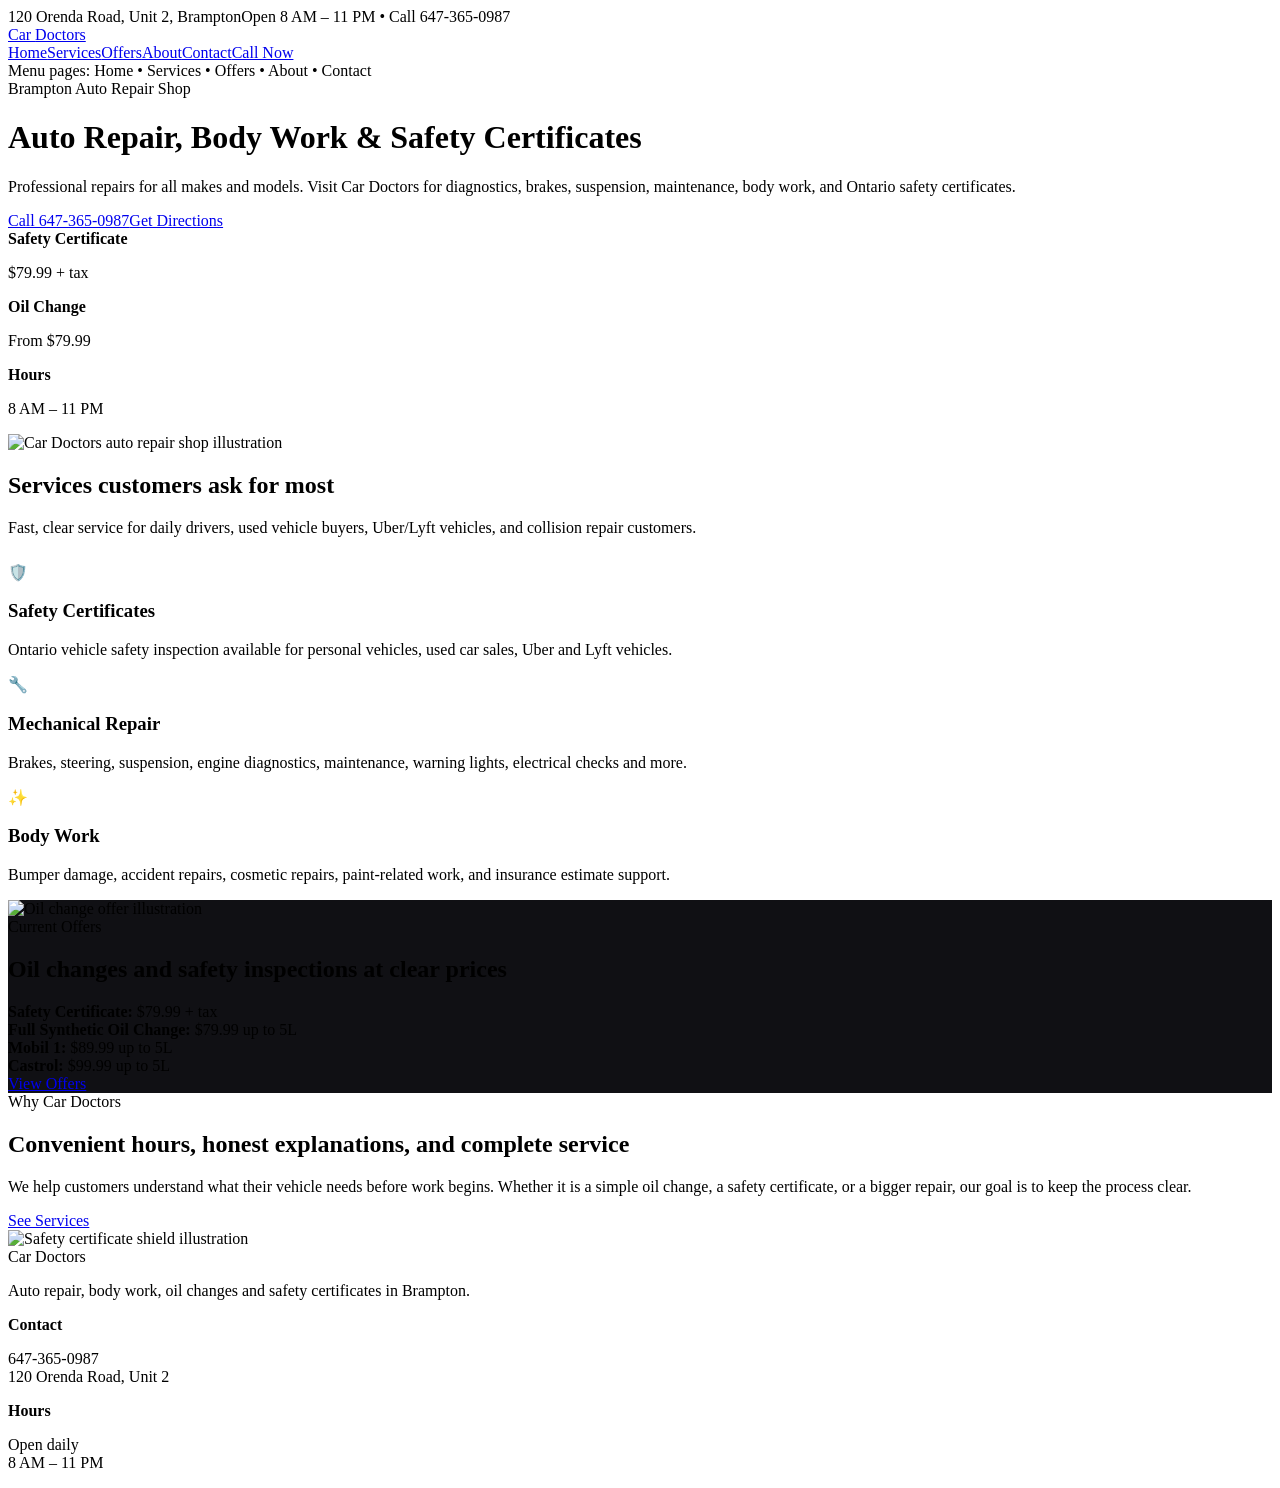
==== index.html @ ac726c0e "Add files via upload" ====
<!doctype html><html lang="en"><head><meta charset="utf-8"><meta name="viewport" content="width=device-width,initial-scale=1"><title>Car Doctors Brampton | Auto Repair & Safety Certificates</title><meta name="description" content="Car Doctors in Brampton offers auto repair, body work, safety certificates and oil change offers."><link rel="stylesheet" href="assets/style.css"></head><body>
<div class="top"><div class="container"><span>120 Orenda Road, Unit 2, Brampton</span><span>Open 8 AM – 11 PM • Call 647-365-0987</span></div></div><nav class="nav"><div class="container"><a class="brand" href="index.html">Car <span>Doctors</span></a><div class="menu"><a class="active" href="index.html">Home</a><a href="services.html">Services</a><a href="offers.html">Offers</a><a href="about.html">About</a><a href="contact.html">Contact</a><a class="btn" href="tel:6473650987">Call Now</a></div><div class="mobile-note">Menu pages: Home • Services • Offers • About • Contact</div></div></nav>
<header class="hero"><div class="container hero-grid"><div><div class="eyebrow">Brampton Auto Repair Shop</div><h1>Auto Repair, Body Work & Safety Certificates</h1><p class="lead">Professional repairs for all makes and models. Visit Car Doctors for diagnostics, brakes, suspension, maintenance, body work, and Ontario safety certificates.</p><div class="actions"><a class="btn" href="tel:6473650987">Call 647-365-0987</a><a class="btn secondary" href="contact.html">Get Directions</a></div><div class="strip"><div class="pill"><b>Safety Certificate</b><p>$79.99 + tax</p></div><div class="pill"><b>Oil Change</b><p>From $79.99</p></div><div class="pill"><b>Hours</b><p>8 AM – 11 PM</p></div></div></div><div><img src="assets/images/hero-shop.svg" alt="Car Doctors auto repair shop illustration"></div></div></header>
<section class="section"><div class="container"><h2>Services customers ask for most</h2><p>Fast, clear service for daily drivers, used vehicle buyers, Uber/Lyft vehicles, and collision repair customers.</p><div class="cards" style="margin-top:26px"><div class="card"><div class="icon">🛡️</div><h3>Safety Certificates</h3><p>Ontario vehicle safety inspection available for personal vehicles, used car sales, Uber and Lyft vehicles.</p></div><div class="card"><div class="icon">🔧</div><h3>Mechanical Repair</h3><p>Brakes, steering, suspension, engine diagnostics, maintenance, warning lights, electrical checks and more.</p></div><div class="card"><div class="icon">✨</div><h3>Body Work</h3><p>Bumper damage, accident repairs, cosmetic repairs, paint-related work, and insurance estimate support.</p></div></div></div></section>
<section class="section" style="background:#101014"><div class="container grid-2"><div class="image-card"><img src="assets/images/oil.svg" alt="Oil change offer illustration"></div><div><div class="eyebrow">Current Offers</div><h2>Oil changes and safety inspections at clear prices</h2><div class="list"><div><b>Safety Certificate:</b> $79.99 + tax</div><div><b>Full Synthetic Oil Change:</b> $79.99 up to 5L</div><div><b>Mobil 1:</b> $89.99 up to 5L</div><div><b>Castrol:</b> $99.99 up to 5L</div></div><div class="actions"><a class="btn" href="offers.html">View Offers</a></div></div></div></section>
<section class="section"><div class="container grid-2"><div><div class="eyebrow">Why Car Doctors</div><h2>Convenient hours, honest explanations, and complete service</h2><p>We help customers understand what their vehicle needs before work begins. Whether it is a simple oil change, a safety certificate, or a bigger repair, our goal is to keep the process clear.</p><div class="actions"><a class="btn" href="services.html">See Services</a></div></div><div class="image-card"><img src="assets/images/safety.svg" alt="Safety certificate shield illustration"></div></div></section>
<footer class="footer"><div class="container footer-grid"><div><div class="brand">Car <span>Doctors</span></div><p>Auto repair, body work, oil changes and safety certificates in Brampton.</p></div><div><b>Contact</b><p>647-365-0987<br>120 Orenda Road, Unit 2</p></div><div><b>Hours</b><p>Open daily<br>8 AM – 11 PM</p></div></div></footer><script src="assets/script.js"></script></body></html>
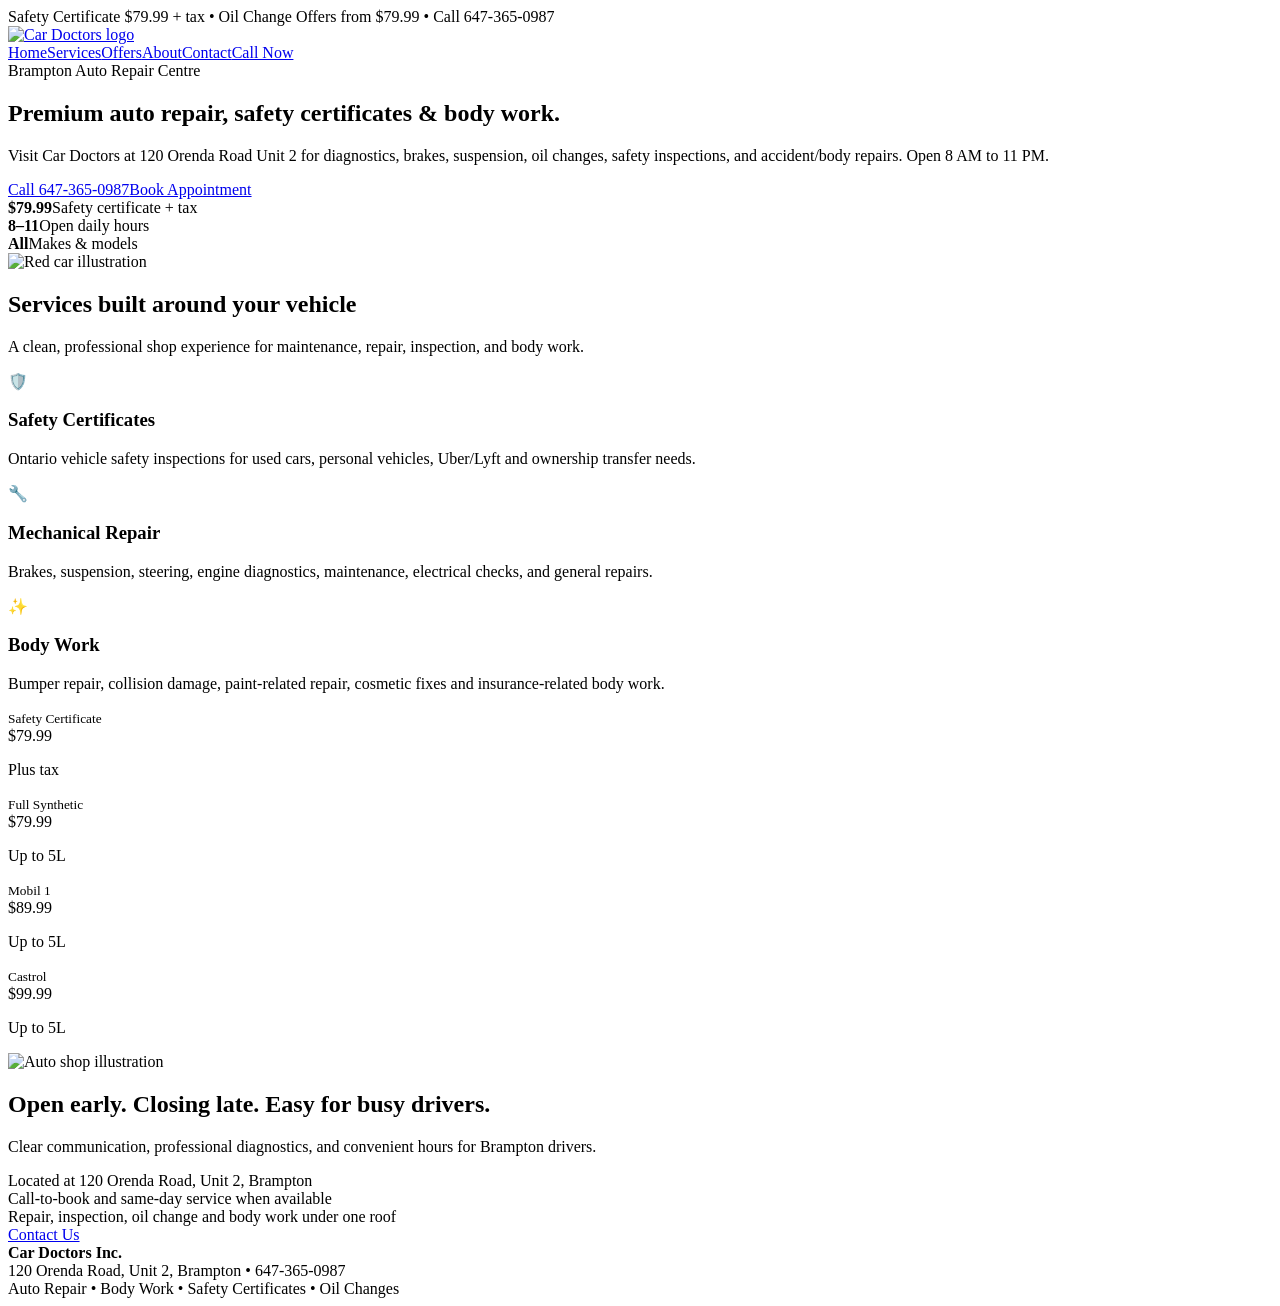
==== commit 7600cd0e: "Add files via upload" ====
--- a/index.html
+++ b/index.html
@@ -1,7 +1 @@
-<!doctype html><html lang="en"><head><meta charset="utf-8"><meta name="viewport" content="width=device-width,initial-scale=1"><title>Car Doctors Brampton | Auto Repair & Safety Certificates</title><meta name="description" content="Car Doctors in Brampton offers auto repair, body work, safety certificates and oil change offers."><link rel="stylesheet" href="assets/style.css"></head><body>
-<div class="top"><div class="container"><span>120 Orenda Road, Unit 2, Brampton</span><span>Open 8 AM – 11 PM • Call 647-365-0987</span></div></div><nav class="nav"><div class="container"><a class="brand" href="index.html">Car <span>Doctors</span></a><div class="menu"><a class="active" href="index.html">Home</a><a href="services.html">Services</a><a href="offers.html">Offers</a><a href="about.html">About</a><a href="contact.html">Contact</a><a class="btn" href="tel:6473650987">Call Now</a></div><div class="mobile-note">Menu pages: Home • Services • Offers • About • Contact</div></div></nav>
-<header class="hero"><div class="container hero-grid"><div><div class="eyebrow">Brampton Auto Repair Shop</div><h1>Auto Repair, Body Work & Safety Certificates</h1><p class="lead">Professional repairs for all makes and models. Visit Car Doctors for diagnostics, brakes, suspension, maintenance, body work, and Ontario safety certificates.</p><div class="actions"><a class="btn" href="tel:6473650987">Call 647-365-0987</a><a class="btn secondary" href="contact.html">Get Directions</a></div><div class="strip"><div class="pill"><b>Safety Certificate</b><p>$79.99 + tax</p></div><div class="pill"><b>Oil Change</b><p>From $79.99</p></div><div class="pill"><b>Hours</b><p>8 AM – 11 PM</p></div></div></div><div><img src="assets/images/hero-shop.svg" alt="Car Doctors auto repair shop illustration"></div></div></header>
-<section class="section"><div class="container"><h2>Services customers ask for most</h2><p>Fast, clear service for daily drivers, used vehicle buyers, Uber/Lyft vehicles, and collision repair customers.</p><div class="cards" style="margin-top:26px"><div class="card"><div class="icon">🛡️</div><h3>Safety Certificates</h3><p>Ontario vehicle safety inspection available for personal vehicles, used car sales, Uber and Lyft vehicles.</p></div><div class="card"><div class="icon">🔧</div><h3>Mechanical Repair</h3><p>Brakes, steering, suspension, engine diagnostics, maintenance, warning lights, electrical checks and more.</p></div><div class="card"><div class="icon">✨</div><h3>Body Work</h3><p>Bumper damage, accident repairs, cosmetic repairs, paint-related work, and insurance estimate support.</p></div></div></div></section>
-<section class="section" style="background:#101014"><div class="container grid-2"><div class="image-card"><img src="assets/images/oil.svg" alt="Oil change offer illustration"></div><div><div class="eyebrow">Current Offers</div><h2>Oil changes and safety inspections at clear prices</h2><div class="list"><div><b>Safety Certificate:</b> $79.99 + tax</div><div><b>Full Synthetic Oil Change:</b> $79.99 up to 5L</div><div><b>Mobil 1:</b> $89.99 up to 5L</div><div><b>Castrol:</b> $99.99 up to 5L</div></div><div class="actions"><a class="btn" href="offers.html">View Offers</a></div></div></div></section>
-<section class="section"><div class="container grid-2"><div><div class="eyebrow">Why Car Doctors</div><h2>Convenient hours, honest explanations, and complete service</h2><p>We help customers understand what their vehicle needs before work begins. Whether it is a simple oil change, a safety certificate, or a bigger repair, our goal is to keep the process clear.</p><div class="actions"><a class="btn" href="services.html">See Services</a></div></div><div class="image-card"><img src="assets/images/safety.svg" alt="Safety certificate shield illustration"></div></div></section>
-<footer class="footer"><div class="container footer-grid"><div><div class="brand">Car <span>Doctors</span></div><p>Auto repair, body work, oil changes and safety certificates in Brampton.</p></div><div><b>Contact</b><p>647-365-0987<br>120 Orenda Road, Unit 2</p></div><div><b>Hours</b><p>Open daily<br>8 AM – 11 PM</p></div></div></footer><script src="assets/script.js"></script></body></html>
+<!doctype html><html lang="en"><head><meta charset="utf-8"><meta name="viewport" content="width=device-width, initial-scale=1"><title>Index | Car Doctors Brampton</title><meta name="description" content="Car Doctors Brampton auto repair, body work, oil changes and safety certificates."><link rel="stylesheet" href="assets/style.css"></head><body><div class="topbar">Safety Certificate $79.99 + tax • Oil Change Offers from $79.99 • Call 647-365-0987</div><nav class="nav"><div class="navin"><a href="index.html"><img class="logo" src="assets/logo.svg" alt="Car Doctors logo"></a><div class="links"><a href="index.html">Home</a><a href="services.html">Services</a><a href="offers.html">Offers</a><a href="about.html">About</a><a href="contact.html">Contact</a><a class="btn" href="tel:6473650987">Call Now</a></div></div></nav><main><section class="hero"><div class="hero-inner"><div><div class="eyebrow">Brampton Auto Repair Centre</div><h1 class="h1">Premium auto repair, safety certificates & body work.</h1><p class="lead">Visit Car Doctors at 120 Orenda Road Unit 2 for diagnostics, brakes, suspension, oil changes, safety inspections, and accident/body repairs. Open 8 AM to 11 PM.</p><div class="hero-actions"><a class="btn" href="tel:6473650987">Call 647-365-0987</a><a class="btn dark" href="contact.html">Book Appointment</a></div><div class="stats"><div class="stat"><b>$79.99</b><span>Safety certificate + tax</span></div><div class="stat"><b>8–11</b><span>Open daily hours</span></div><div class="stat"><b>All</b><span>Makes & models</span></div></div></div><img class="hero-img" src="assets/hero.svg" alt="Red car illustration"></div></section><section class="section"><h2 class="section-title">Services built around your vehicle</h2><p class="section-sub">A clean, professional shop experience for maintenance, repair, inspection, and body work.</p><div class="grid3"><div class="card"><div class="icon">🛡️</div><h3>Safety Certificates</h3><p>Ontario vehicle safety inspections for used cars, personal vehicles, Uber/Lyft and ownership transfer needs.</p></div><div class="card"><div class="icon">🔧</div><h3>Mechanical Repair</h3><p>Brakes, suspension, steering, engine diagnostics, maintenance, electrical checks, and general repairs.</p></div><div class="card"><div class="icon">✨</div><h3>Body Work</h3><p>Bumper repair, collision damage, paint-related repair, cosmetic fixes and insurance-related body work.</p></div></div></section><section class="section"><div class="offers"><div class="offer"><small>Safety Certificate</small><div class="price">$79.99</div><p>Plus tax</p></div><div class="offer"><small>Full Synthetic</small><div class="price">$79.99</div><p>Up to 5L</p></div><div class="offer"><small>Mobil 1</small><div class="price">$89.99</div><p>Up to 5L</p></div><div class="offer"><small>Castrol</small><div class="price">$99.99</div><p>Up to 5L</p></div></div></section><section class="section split"><img class="photo" src="assets/shop.svg" alt="Auto shop illustration"><div><h2 class="section-title">Open early. Closing late. Easy for busy drivers.</h2><p class="section-sub">Clear communication, professional diagnostics, and convenient hours for Brampton drivers.</p><div class="check">Located at 120 Orenda Road, Unit 2, Brampton</div><div class="check">Call-to-book and same-day service when available</div><div class="check">Repair, inspection, oil change and body work under one roof</div><a class="btn" href="contact.html">Contact Us</a></div></section></main><footer class="footer"><b>Car Doctors Inc.</b><br>120 Orenda Road, Unit 2, Brampton • 647-365-0987<br>Auto Repair • Body Work • Safety Certificates • Oil Changes</footer></body></html>
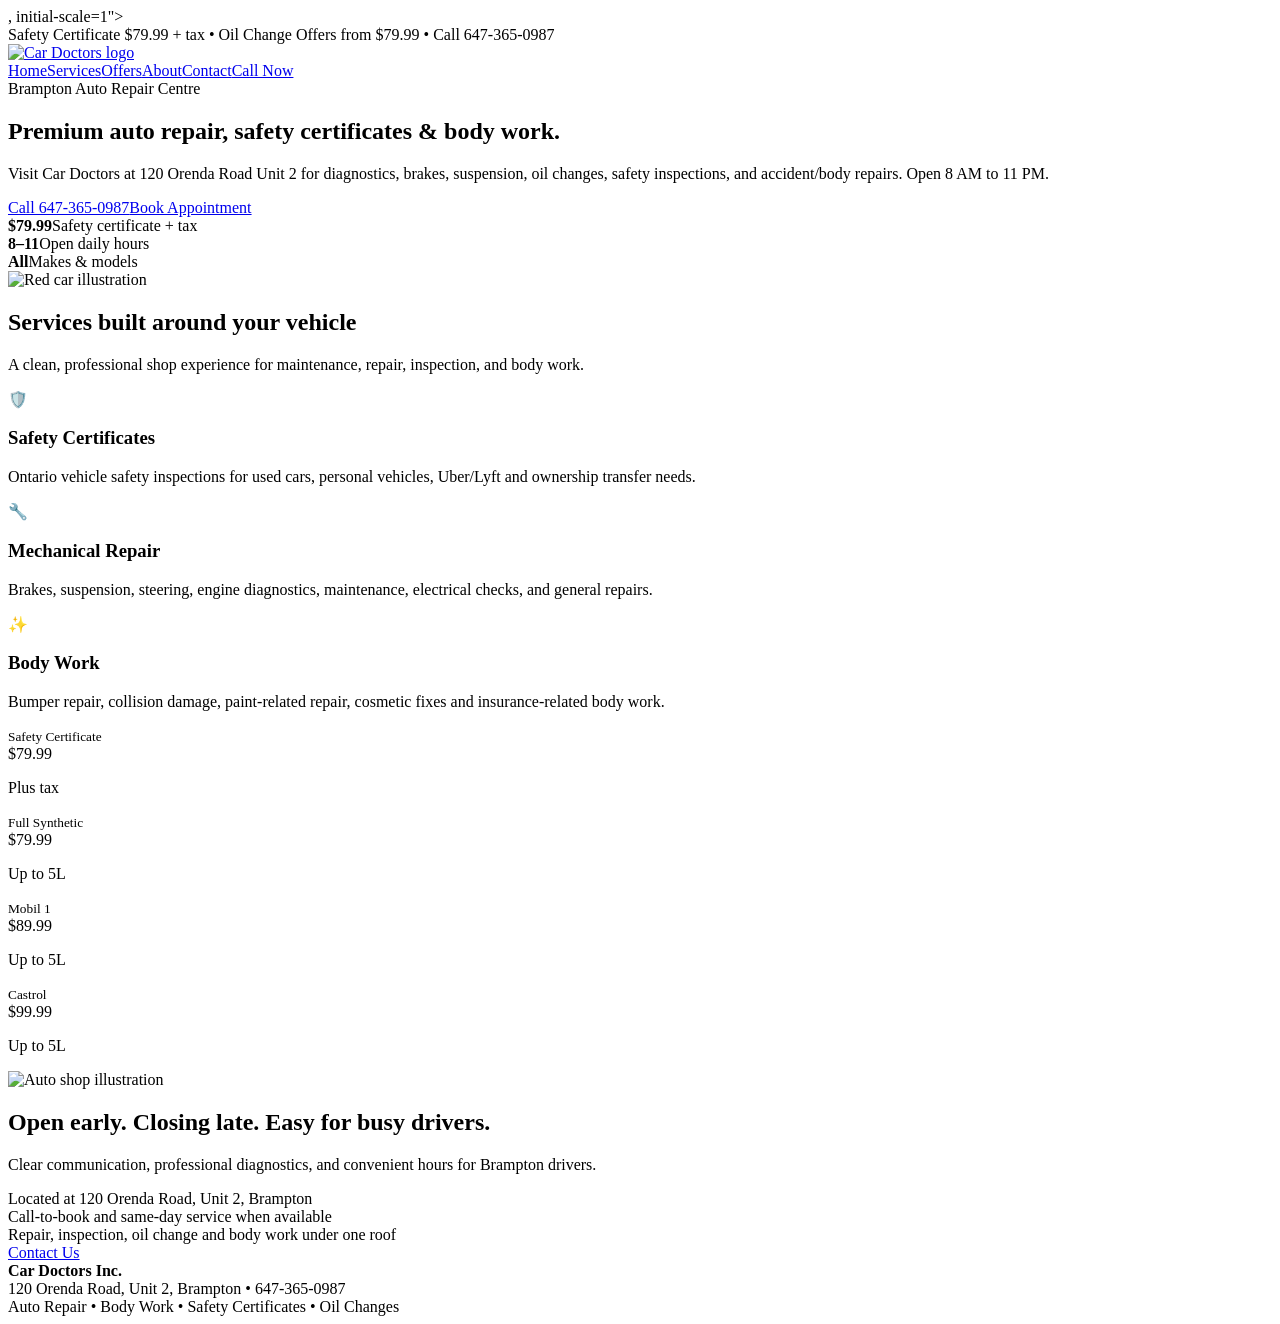
==== commit b81c882b: "Update index.html" ====
--- a/index.html
+++ b/index.html
@@ -1 +1 @@
-<!doctype html><html lang="en"><head><meta charset="utf-8"><meta name="viewport" content="width=device-width, initial-scale=1"><title>Index | Car Doctors Brampton</title><meta name="description" content="Car Doctors Brampton auto repair, body work, oil changes and safety certificates."><link rel="stylesheet" href="assets/style.css"></head><body><div class="topbar">Safety Certificate $79.99 + tax • Oil Change Offers from $79.99 • Call 647-365-0987</div><nav class="nav"><div class="navin"><a href="index.html"><img class="logo" src="assets/logo.svg" alt="Car Doctors logo"></a><div class="links"><a href="index.html">Home</a><a href="services.html">Services</a><a href="offers.html">Offers</a><a href="about.html">About</a><a href="contact.html">Contact</a><a class="btn" href="tel:6473650987">Call Now</a></div></div></nav><main><section class="hero"><div class="hero-inner"><div><div class="eyebrow">Brampton Auto Repair Centre</div><h1 class="h1">Premium auto repair, safety certificates & body work.</h1><p class="lead">Visit Car Doctors at 120 Orenda Road Unit 2 for diagnostics, brakes, suspension, oil changes, safety inspections, and accident/body repairs. Open 8 AM to 11 PM.</p><div class="hero-actions"><a class="btn" href="tel:6473650987">Call 647-365-0987</a><a class="btn dark" href="contact.html">Book Appointment</a></div><div class="stats"><div class="stat"><b>$79.99</b><span>Safety certificate + tax</span></div><div class="stat"><b>8–11</b><span>Open daily hours</span></div><div class="stat"><b>All</b><span>Makes & models</span></div></div></div><img class="hero-img" src="assets/hero.svg" alt="Red car illustration"></div></section><section class="section"><h2 class="section-title">Services built around your vehicle</h2><p class="section-sub">A clean, professional shop experience for maintenance, repair, inspection, and body work.</p><div class="grid3"><div class="card"><div class="icon">🛡️</div><h3>Safety Certificates</h3><p>Ontario vehicle safety inspections for used cars, personal vehicles, Uber/Lyft and ownership transfer needs.</p></div><div class="card"><div class="icon">🔧</div><h3>Mechanical Repair</h3><p>Brakes, suspension, steering, engine diagnostics, maintenance, electrical checks, and general repairs.</p></div><div class="card"><div class="icon">✨</div><h3>Body Work</h3><p>Bumper repair, collision damage, paint-related repair, cosmetic fixes and insurance-related body work.</p></div></div></section><section class="section"><div class="offers"><div class="offer"><small>Safety Certificate</small><div class="price">$79.99</div><p>Plus tax</p></div><div class="offer"><small>Full Synthetic</small><div class="price">$79.99</div><p>Up to 5L</p></div><div class="offer"><small>Mobil 1</small><div class="price">$89.99</div><p>Up to 5L</p></div><div class="offer"><small>Castrol</small><div class="price">$99.99</div><p>Up to 5L</p></div></div></section><section class="section split"><img class="photo" src="assets/shop.svg" alt="Auto shop illustration"><div><h2 class="section-title">Open early. Closing late. Easy for busy drivers.</h2><p class="section-sub">Clear communication, professional diagnostics, and convenient hours for Brampton drivers.</p><div class="check">Located at 120 Orenda Road, Unit 2, Brampton</div><div class="check">Call-to-book and same-day service when available</div><div class="check">Repair, inspection, oil change and body work under one roof</div><a class="btn" href="contact.html">Contact Us</a></div></section></main><footer class="footer"><b>Car Doctors Inc.</b><br>120 Orenda Road, Unit 2, Brampton • 647-365-0987<br>Auto Repair • Body Work • Safety Certificates • Oil Changes</footer></body></html>+<!doctype html><html lang="en"><head><meta charset="utf-8"><meta name="viewport" content="width=device-width<link rel="stylesheet" href="style.css">, initial-scale=1"><title>Index | Car Doctors Brampton</title><meta name="description" content="Car Doctors Brampton auto repair, body work, oil changes and safety certificates."><link rel="stylesheet" href="assets/style.css"></head><body><div class="topbar">Safety Certificate $79.99 + tax • Oil Change Offers from $79.99 • Call 647-365-0987</div><nav class="nav"><div class="navin"><a href="index.html"><img class="logo" src="assets/logo.svg" alt="Car Doctors logo"></a><div class="links"><a href="index.html">Home</a><a href="services.html">Services</a><a href="offers.html">Offers</a><a href="about.html">About</a><a href="contact.html">Contact</a><a class="btn" href="tel:6473650987">Call Now</a></div></div></nav><main><section class="hero"><div class="hero-inner"><div><div class="eyebrow">Brampton Auto Repair Centre</div><h1 class="h1">Premium auto repair, safety certificates & body work.</h1><p class="lead">Visit Car Doctors at 120 Orenda Road Unit 2 for diagnostics, brakes, suspension, oil changes, safety inspections, and accident/body repairs. Open 8 AM to 11 PM.</p><div class="hero-actions"><a class="btn" href="tel:6473650987">Call 647-365-0987</a><a class="btn dark" href="contact.html">Book Appointment</a></div><div class="stats"><div class="stat"><b>$79.99</b><span>Safety certificate + tax</span></div><div class="stat"><b>8–11</b><span>Open daily hours</span></div><div class="stat"><b>All</b><span>Makes & models</span></div></div></div><img class="hero-img" src="assets/hero.svg" alt="Red car illustration"></div></section><section class="section"><h2 class="section-title">Services built around your vehicle</h2><p class="section-sub">A clean, professional shop experience for maintenance, repair, inspection, and body work.</p><div class="grid3"><div class="card"><div class="icon">🛡️</div><h3>Safety Certificates</h3><p>Ontario vehicle safety inspections for used cars, personal vehicles, Uber/Lyft and ownership transfer needs.</p></div><div class="card"><div class="icon">🔧</div><h3>Mechanical Repair</h3><p>Brakes, suspension, steering, engine diagnostics, maintenance, electrical checks, and general repairs.</p></div><div class="card"><div class="icon">✨</div><h3>Body Work</h3><p>Bumper repair, collision damage, paint-related repair, cosmetic fixes and insurance-related body work.</p></div></div></section><section class="section"><div class="offers"><div class="offer"><small>Safety Certificate</small><div class="price">$79.99</div><p>Plus tax</p></div><div class="offer"><small>Full Synthetic</small><div class="price">$79.99</div><p>Up to 5L</p></div><div class="offer"><small>Mobil 1</small><div class="price">$89.99</div><p>Up to 5L</p></div><div class="offer"><small>Castrol</small><div class="price">$99.99</div><p>Up to 5L</p></div></div></section><section class="section split"><img class="photo" src="assets/shop.svg" alt="Auto shop illustration"><div><h2 class="section-title">Open early. Closing late. Easy for busy drivers.</h2><p class="section-sub">Clear communication, professional diagnostics, and convenient hours for Brampton drivers.</p><div class="check">Located at 120 Orenda Road, Unit 2, Brampton</div><div class="check">Call-to-book and same-day service when available</div><div class="check">Repair, inspection, oil change and body work under one roof</div><a class="btn" href="contact.html">Contact Us</a></div></section></main><footer class="footer"><b>Car Doctors Inc.</b><br>120 Orenda Road, Unit 2, Brampton • 647-365-0987<br>Auto Repair • Body Work • Safety Certificates • Oil Changes</footer></body></html>
--- a/style.css
+++ b/style.css
@@ -0,0 +1,2 @@
+
+:root{--red:#ef4444;--dark:#0b1020;--panel:#111827;--muted:#9ca3af;--line:rgba(255,255,255,.1)}*{box-sizing:border-box}body{margin:0;font-family:Inter,Arial,sans-serif;background:#070b14;color:#fff;line-height:1.55}a{color:inherit;text-decoration:none}.topbar{background:#ef4444;color:white;text-align:center;padding:10px;font-weight:800}.nav{position:sticky;top:0;z-index:10;backdrop-filter:blur(18px);background:rgba(7,11,20,.82);border-bottom:1px solid var(--line)}.navin{max-width:1180px;margin:auto;display:flex;align-items:center;justify-content:space-between;padding:14px 22px}.logo{height:48px}.links{display:flex;gap:24px;align-items:center}.links a{color:#d1d5db;font-weight:700}.links a:hover{color:white}.btn{display:inline-flex;align-items:center;justify-content:center;gap:8px;padding:14px 20px;border-radius:999px;background:var(--red);font-weight:900;box-shadow:0 18px 35px rgba(239,68,68,.28);border:0}.btn.dark{background:#111827;border:1px solid var(--line);box-shadow:none}.hero{position:relative;overflow:hidden}.hero:before{content:"";position:absolute;inset:-200px;background:radial-gradient(circle at 20% 20%,rgba(239,68,68,.28),transparent 28%),radial-gradient(circle at 80% 30%,rgba(239,68,68,.18),transparent 24%)}.hero-inner{position:relative;max-width:1180px;margin:auto;display:grid;grid-template-columns:1.05fr .95fr;gap:42px;align-items:center;padding:72px 22px}.eyebrow{color:#fca5a5;text-transform:uppercase;letter-spacing:.22em;font-weight:900;font-size:13px}.h1{font-size:64px;line-height:1.02;margin:14px 0 18px;letter-spacing:-.04em}.lead{font-size:20px;color:#d1d5db;max-width:620px}.hero-img{width:100%;border-radius:34px;box-shadow:0 35px 85px rgba(0,0,0,.45)}.hero-actions{display:flex;gap:14px;flex-wrap:wrap;margin-top:28px}.stats{display:grid;grid-template-columns:repeat(3,1fr);gap:14px;margin-top:28px}.stat{background:rgba(255,255,255,.06);border:1px solid var(--line);padding:18px;border-radius:22px}.stat b{font-size:28px}.stat span{display:block;color:#9ca3af;font-size:14px}.section{max-width:1180px;margin:auto;padding:70px 22px}.section-title{font-size:42px;line-height:1.1;margin:0 0 12px;letter-spacing:-.03em}.section-sub{color:#aab1bd;font-size:18px;margin:0 0 34px}.grid3{display:grid;grid-template-columns:repeat(3,1fr);gap:22px}.card{background:linear-gradient(180deg,rgba(255,255,255,.07),rgba(255,255,255,.035));border:1px solid var(--line);border-radius:28px;padding:26px;box-shadow:0 20px 60px rgba(0,0,0,.18)}.icon{width:54px;height:54px;border-radius:18px;background:rgba(239,68,68,.16);display:grid;place-items:center;color:#fecaca;font-size:28px;margin-bottom:18px}.card h3{font-size:22px;margin:0 0 10px}.card p{color:#b7bfcc;margin:0}.offers{background:linear-gradient(135deg,#991b1b,#ef4444);border-radius:34px;padding:34px;display:grid;grid-template-columns:repeat(4,1fr);gap:18px;box-shadow:0 30px 70px rgba(239,68,68,.22)}.offer{background:rgba(0,0,0,.25);border:1px solid rgba(255,255,255,.18);border-radius:24px;padding:22px}.offer small{color:#fecaca;text-transform:uppercase;font-weight:900}.price{font-size:32px;font-weight:1000;margin:8px 0}.split{display:grid;grid-template-columns:1fr 1fr;gap:28px;align-items:center}.photo{width:100%;border-radius:30px;border:1px solid var(--line);box-shadow:0 28px 70px rgba(0,0,0,.32)}.check{display:flex;gap:12px;margin:14px 0;color:#d1d5db}.check:before{content:"✓";color:white;background:var(--red);border-radius:50%;width:24px;height:24px;display:grid;place-items:center;font-weight:900;flex:0 0 24px}.cta{background:#0f172a;border-top:1px solid var(--line);border-bottom:1px solid var(--line)}.contact-box{display:grid;grid-template-columns:1fr 1fr;gap:22px}.field{display:flex;flex-direction:column;gap:8px;margin-bottom:14px}.field input,.field textarea,select{background:#070b14;border:1px solid var(--line);color:white;border-radius:16px;padding:14px;font-size:16px}.footer{padding:40px 22px;text-align:center;color:#9ca3af;background:#050712;border-top:1px solid var(--line)}.page-head{background:linear-gradient(135deg,#111827,#450a0a);padding:70px 22px;text-align:center}.page-head h1{font-size:54px;margin:0}.page-head p{color:#d1d5db;font-size:19px}.service-list{display:grid;grid-template-columns:repeat(2,1fr);gap:20px}.badge{display:inline-block;background:rgba(239,68,68,.14);border:1px solid rgba(239,68,68,.35);color:#fecaca;border-radius:999px;padding:8px 13px;font-weight:900;margin:6px 6px 0 0}.map{border:0;border-radius:24px;width:100%;height:360px;filter:grayscale(.3) invert(.92) contrast(.85)}@media(max-width:850px){.links{display:none}.hero-inner,.split,.contact-box{grid-template-columns:1fr}.h1{font-size:42px}.page-head h1{font-size:38px}.grid3,.offers,.stats,.service-list{grid-template-columns:1fr}.hero-inner{padding-top:44px}.section{padding:48px 18px}.offers{padding:22px}.navin{padding:12px 16px}.logo{height:42px}}
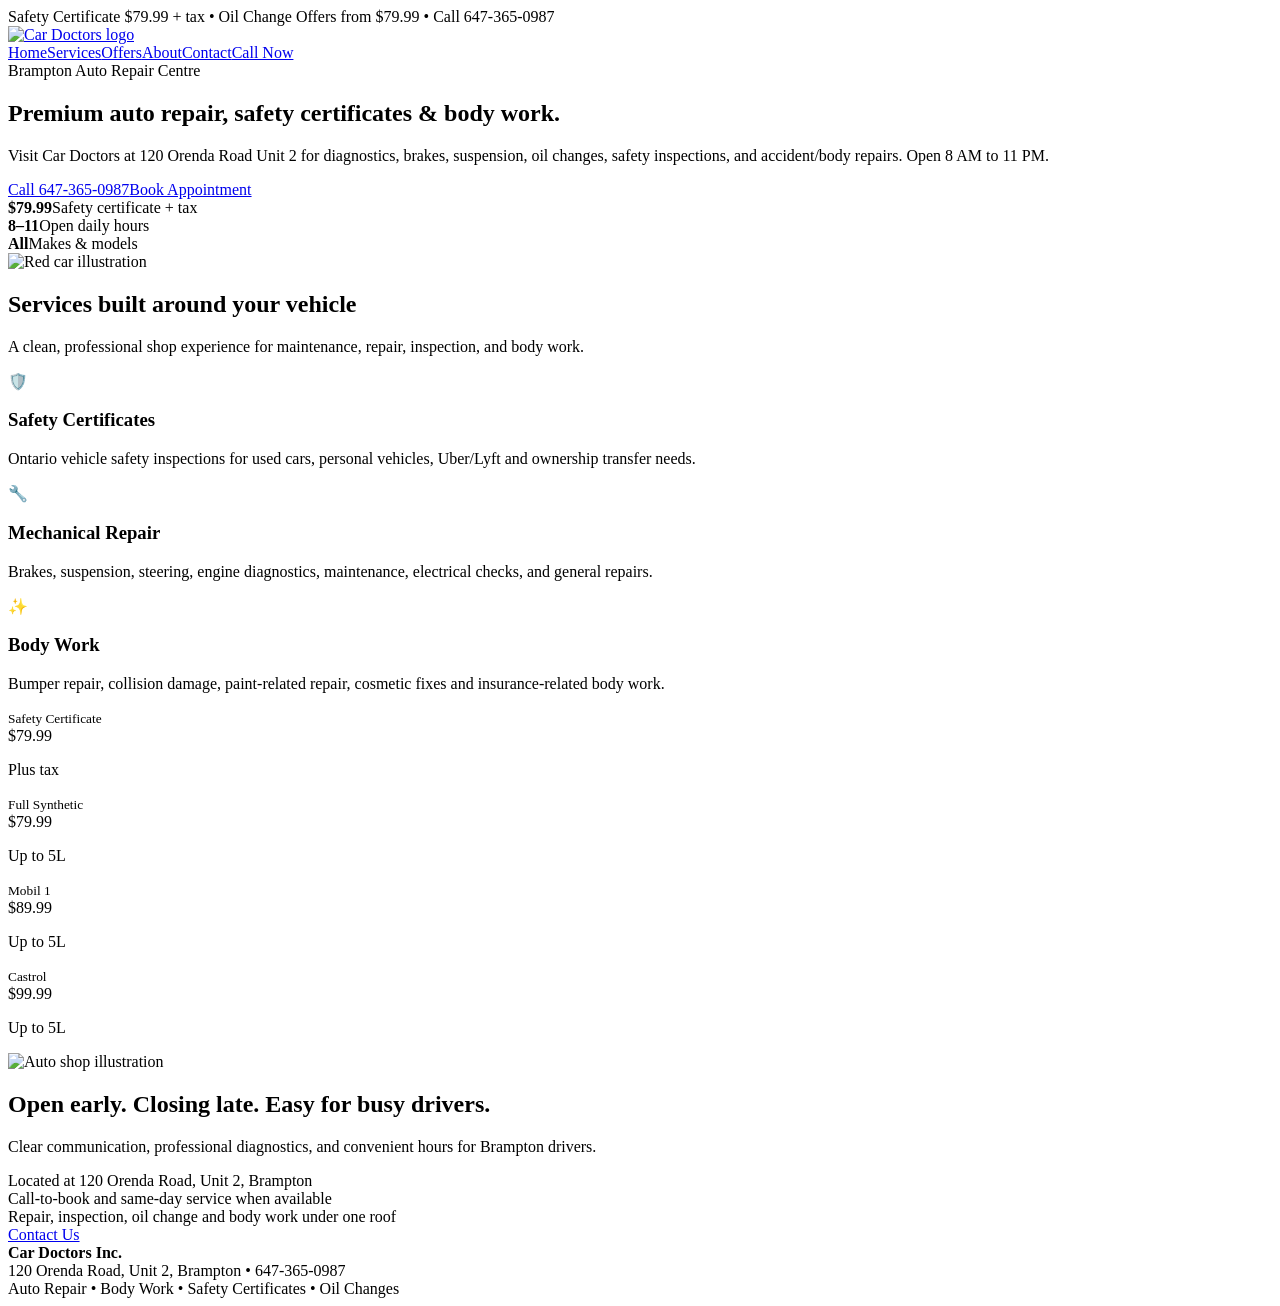
==== commit 15ff4c69: "Add files via upload" ====
--- a/index.html
+++ b/index.html
@@ -1 +1 @@
-<!doctype html><html lang="en"><head><meta charset="utf-8"><meta name="viewport" content="width=device-width<link rel="stylesheet" href="style.css">, initial-scale=1"><title>Index | Car Doctors Brampton</title><meta name="description" content="Car Doctors Brampton auto repair, body work, oil changes and safety certificates."><link rel="stylesheet" href="assets/style.css"></head><body><div class="topbar">Safety Certificate $79.99 + tax • Oil Change Offers from $79.99 • Call 647-365-0987</div><nav class="nav"><div class="navin"><a href="index.html"><img class="logo" src="assets/logo.svg" alt="Car Doctors logo"></a><div class="links"><a href="index.html">Home</a><a href="services.html">Services</a><a href="offers.html">Offers</a><a href="about.html">About</a><a href="contact.html">Contact</a><a class="btn" href="tel:6473650987">Call Now</a></div></div></nav><main><section class="hero"><div class="hero-inner"><div><div class="eyebrow">Brampton Auto Repair Centre</div><h1 class="h1">Premium auto repair, safety certificates & body work.</h1><p class="lead">Visit Car Doctors at 120 Orenda Road Unit 2 for diagnostics, brakes, suspension, oil changes, safety inspections, and accident/body repairs. Open 8 AM to 11 PM.</p><div class="hero-actions"><a class="btn" href="tel:6473650987">Call 647-365-0987</a><a class="btn dark" href="contact.html">Book Appointment</a></div><div class="stats"><div class="stat"><b>$79.99</b><span>Safety certificate + tax</span></div><div class="stat"><b>8–11</b><span>Open daily hours</span></div><div class="stat"><b>All</b><span>Makes & models</span></div></div></div><img class="hero-img" src="assets/hero.svg" alt="Red car illustration"></div></section><section class="section"><h2 class="section-title">Services built around your vehicle</h2><p class="section-sub">A clean, professional shop experience for maintenance, repair, inspection, and body work.</p><div class="grid3"><div class="card"><div class="icon">🛡️</div><h3>Safety Certificates</h3><p>Ontario vehicle safety inspections for used cars, personal vehicles, Uber/Lyft and ownership transfer needs.</p></div><div class="card"><div class="icon">🔧</div><h3>Mechanical Repair</h3><p>Brakes, suspension, steering, engine diagnostics, maintenance, electrical checks, and general repairs.</p></div><div class="card"><div class="icon">✨</div><h3>Body Work</h3><p>Bumper repair, collision damage, paint-related repair, cosmetic fixes and insurance-related body work.</p></div></div></section><section class="section"><div class="offers"><div class="offer"><small>Safety Certificate</small><div class="price">$79.99</div><p>Plus tax</p></div><div class="offer"><small>Full Synthetic</small><div class="price">$79.99</div><p>Up to 5L</p></div><div class="offer"><small>Mobil 1</small><div class="price">$89.99</div><p>Up to 5L</p></div><div class="offer"><small>Castrol</small><div class="price">$99.99</div><p>Up to 5L</p></div></div></section><section class="section split"><img class="photo" src="assets/shop.svg" alt="Auto shop illustration"><div><h2 class="section-title">Open early. Closing late. Easy for busy drivers.</h2><p class="section-sub">Clear communication, professional diagnostics, and convenient hours for Brampton drivers.</p><div class="check">Located at 120 Orenda Road, Unit 2, Brampton</div><div class="check">Call-to-book and same-day service when available</div><div class="check">Repair, inspection, oil change and body work under one roof</div><a class="btn" href="contact.html">Contact Us</a></div></section></main><footer class="footer"><b>Car Doctors Inc.</b><br>120 Orenda Road, Unit 2, Brampton • 647-365-0987<br>Auto Repair • Body Work • Safety Certificates • Oil Changes</footer></body></html>
+<!doctype html><html lang="en"><head><meta charset="utf-8"><meta name="viewport" content="width=device-width, initial-scale=1"><title>Index | Car Doctors Brampton</title><meta name="description" content="Car Doctors Brampton auto repair, body work, oil changes and safety certificates."><link rel="stylesheet" href="assets/style.css"></head><body><div class="topbar">Safety Certificate $79.99 + tax • Oil Change Offers from $79.99 • Call 647-365-0987</div><nav class="nav"><div class="navin"><a href="index.html"><img class="logo" src="assets/logo.svg" alt="Car Doctors logo"></a><div class="links"><a href="index.html">Home</a><a href="services.html">Services</a><a href="offers.html">Offers</a><a href="about.html">About</a><a href="contact.html">Contact</a><a class="btn" href="tel:6473650987">Call Now</a></div></div></nav><main><section class="hero"><div class="hero-inner"><div><div class="eyebrow">Brampton Auto Repair Centre</div><h1 class="h1">Premium auto repair, safety certificates & body work.</h1><p class="lead">Visit Car Doctors at 120 Orenda Road Unit 2 for diagnostics, brakes, suspension, oil changes, safety inspections, and accident/body repairs. Open 8 AM to 11 PM.</p><div class="hero-actions"><a class="btn" href="tel:6473650987">Call 647-365-0987</a><a class="btn dark" href="contact.html">Book Appointment</a></div><div class="stats"><div class="stat"><b>$79.99</b><span>Safety certificate + tax</span></div><div class="stat"><b>8–11</b><span>Open daily hours</span></div><div class="stat"><b>All</b><span>Makes & models</span></div></div></div><img class="hero-img" src="assets/hero.svg" alt="Red car illustration"></div></section><section class="section"><h2 class="section-title">Services built around your vehicle</h2><p class="section-sub">A clean, professional shop experience for maintenance, repair, inspection, and body work.</p><div class="grid3"><div class="card"><div class="icon">🛡️</div><h3>Safety Certificates</h3><p>Ontario vehicle safety inspections for used cars, personal vehicles, Uber/Lyft and ownership transfer needs.</p></div><div class="card"><div class="icon">🔧</div><h3>Mechanical Repair</h3><p>Brakes, suspension, steering, engine diagnostics, maintenance, electrical checks, and general repairs.</p></div><div class="card"><div class="icon">✨</div><h3>Body Work</h3><p>Bumper repair, collision damage, paint-related repair, cosmetic fixes and insurance-related body work.</p></div></div></section><section class="section"><div class="offers"><div class="offer"><small>Safety Certificate</small><div class="price">$79.99</div><p>Plus tax</p></div><div class="offer"><small>Full Synthetic</small><div class="price">$79.99</div><p>Up to 5L</p></div><div class="offer"><small>Mobil 1</small><div class="price">$89.99</div><p>Up to 5L</p></div><div class="offer"><small>Castrol</small><div class="price">$99.99</div><p>Up to 5L</p></div></div></section><section class="section split"><img class="photo" src="assets/shop.svg" alt="Auto shop illustration"><div><h2 class="section-title">Open early. Closing late. Easy for busy drivers.</h2><p class="section-sub">Clear communication, professional diagnostics, and convenient hours for Brampton drivers.</p><div class="check">Located at 120 Orenda Road, Unit 2, Brampton</div><div class="check">Call-to-book and same-day service when available</div><div class="check">Repair, inspection, oil change and body work under one roof</div><a class="btn" href="contact.html">Contact Us</a></div></section></main><footer class="footer"><b>Car Doctors Inc.</b><br>120 Orenda Road, Unit 2, Brampton • 647-365-0987<br>Auto Repair • Body Work • Safety Certificates • Oil Changes</footer></body></html>
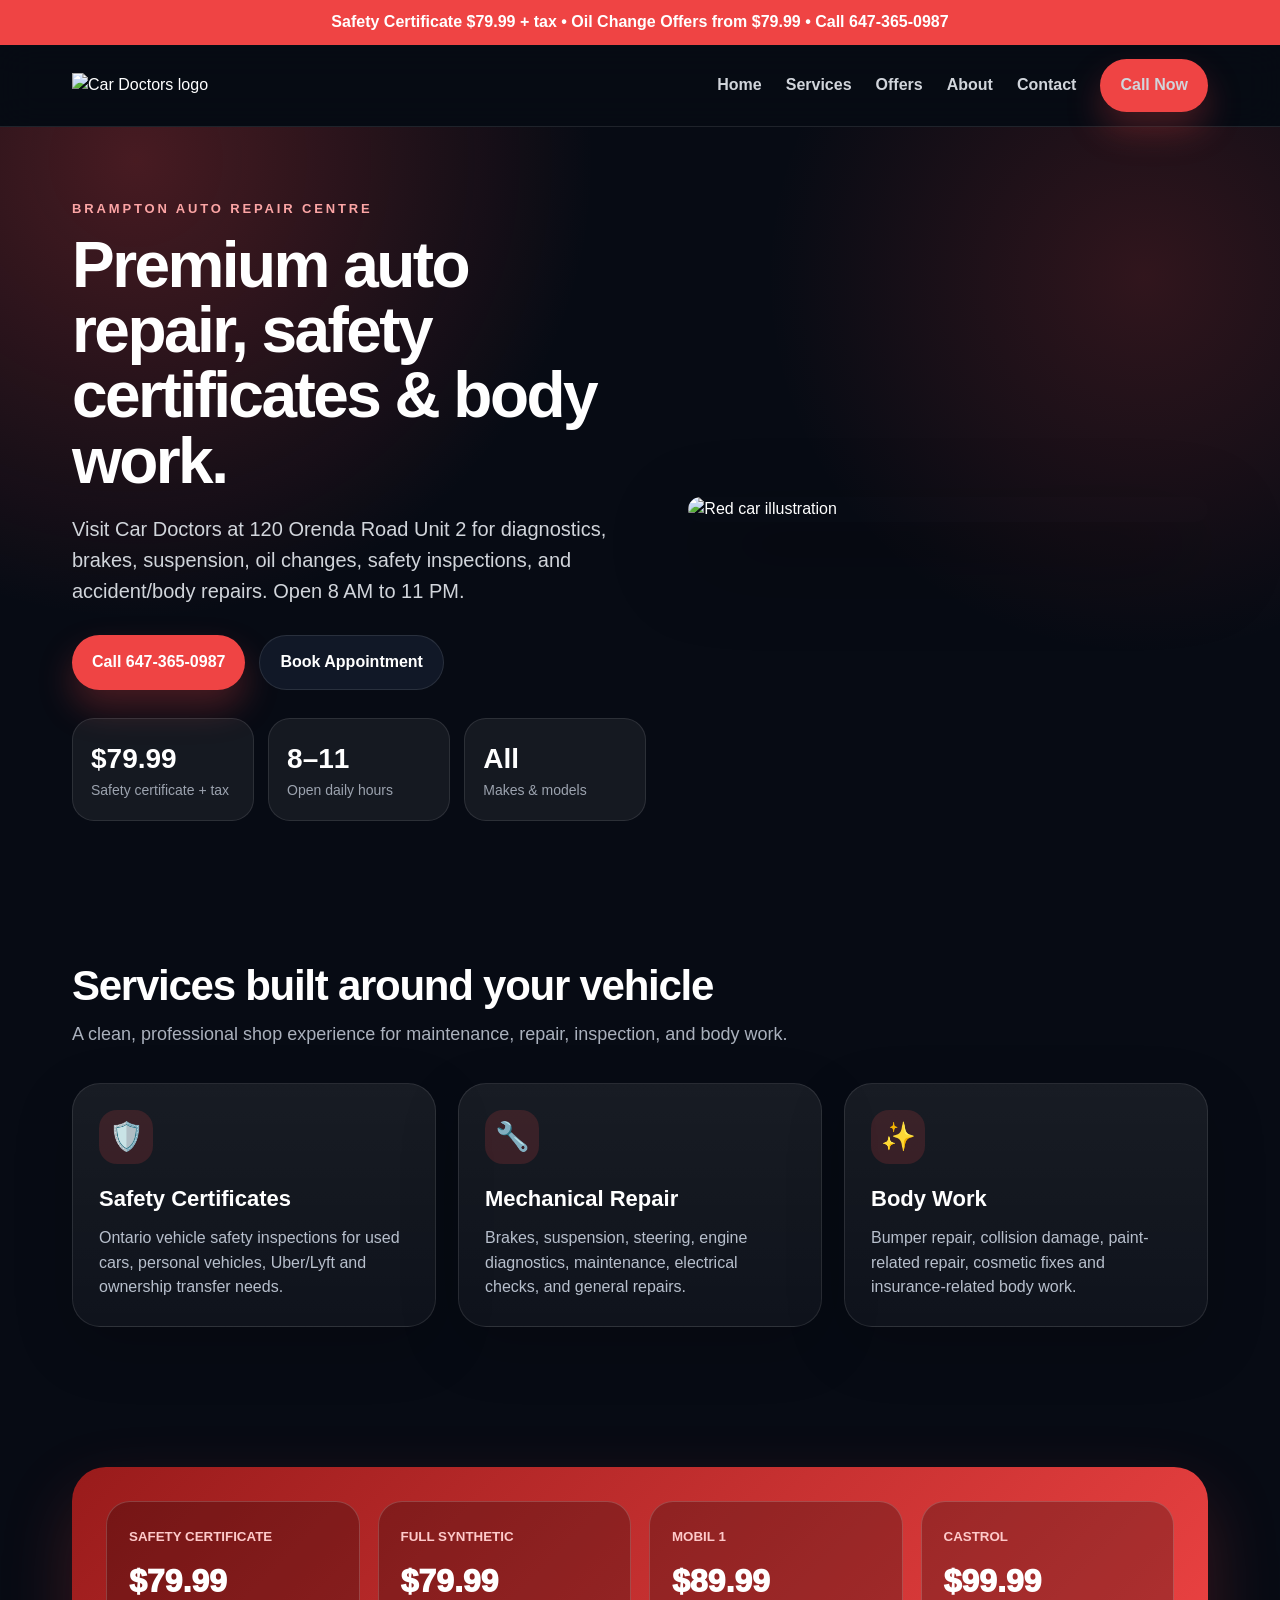
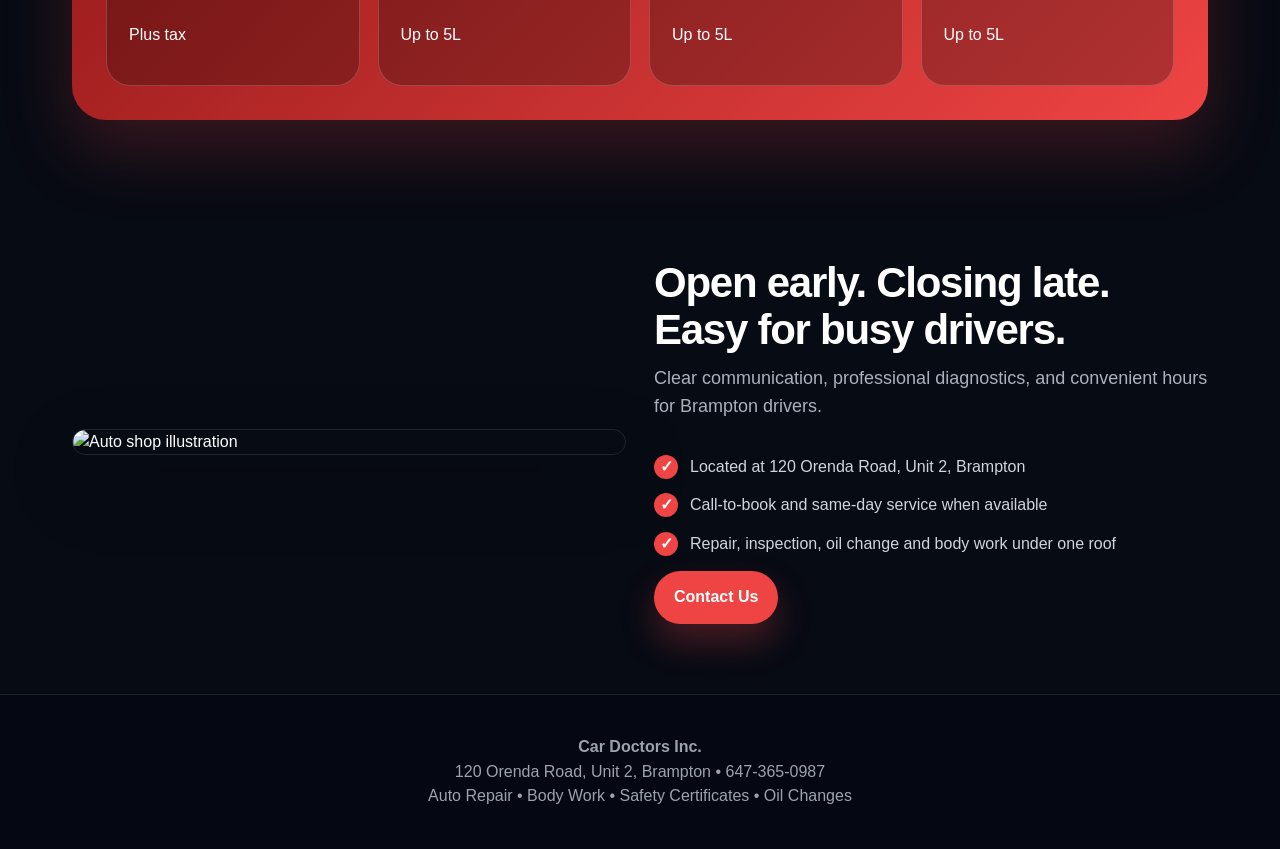
==== commit 353cccdf: "Update index.html" ====
--- a/index.html
+++ b/index.html
@@ -1 +1 @@
-<!doctype html><html lang="en"><head><meta charset="utf-8"><meta name="viewport" content="width=device-width, initial-scale=1"><title>Index | Car Doctors Brampton</title><meta name="description" content="Car Doctors Brampton auto repair, body work, oil changes and safety certificates."><link rel="stylesheet" href="assets/style.css"></head><body><div class="topbar">Safety Certificate $79.99 + tax • Oil Change Offers from $79.99 • Call 647-365-0987</div><nav class="nav"><div class="navin"><a href="index.html"><img class="logo" src="assets/logo.svg" alt="Car Doctors logo"></a><div class="links"><a href="index.html">Home</a><a href="services.html">Services</a><a href="offers.html">Offers</a><a href="about.html">About</a><a href="contact.html">Contact</a><a class="btn" href="tel:6473650987">Call Now</a></div></div></nav><main><section class="hero"><div class="hero-inner"><div><div class="eyebrow">Brampton Auto Repair Centre</div><h1 class="h1">Premium auto repair, safety certificates & body work.</h1><p class="lead">Visit Car Doctors at 120 Orenda Road Unit 2 for diagnostics, brakes, suspension, oil changes, safety inspections, and accident/body repairs. Open 8 AM to 11 PM.</p><div class="hero-actions"><a class="btn" href="tel:6473650987">Call 647-365-0987</a><a class="btn dark" href="contact.html">Book Appointment</a></div><div class="stats"><div class="stat"><b>$79.99</b><span>Safety certificate + tax</span></div><div class="stat"><b>8–11</b><span>Open daily hours</span></div><div class="stat"><b>All</b><span>Makes & models</span></div></div></div><img class="hero-img" src="assets/hero.svg" alt="Red car illustration"></div></section><section class="section"><h2 class="section-title">Services built around your vehicle</h2><p class="section-sub">A clean, professional shop experience for maintenance, repair, inspection, and body work.</p><div class="grid3"><div class="card"><div class="icon">🛡️</div><h3>Safety Certificates</h3><p>Ontario vehicle safety inspections for used cars, personal vehicles, Uber/Lyft and ownership transfer needs.</p></div><div class="card"><div class="icon">🔧</div><h3>Mechanical Repair</h3><p>Brakes, suspension, steering, engine diagnostics, maintenance, electrical checks, and general repairs.</p></div><div class="card"><div class="icon">✨</div><h3>Body Work</h3><p>Bumper repair, collision damage, paint-related repair, cosmetic fixes and insurance-related body work.</p></div></div></section><section class="section"><div class="offers"><div class="offer"><small>Safety Certificate</small><div class="price">$79.99</div><p>Plus tax</p></div><div class="offer"><small>Full Synthetic</small><div class="price">$79.99</div><p>Up to 5L</p></div><div class="offer"><small>Mobil 1</small><div class="price">$89.99</div><p>Up to 5L</p></div><div class="offer"><small>Castrol</small><div class="price">$99.99</div><p>Up to 5L</p></div></div></section><section class="section split"><img class="photo" src="assets/shop.svg" alt="Auto shop illustration"><div><h2 class="section-title">Open early. Closing late. Easy for busy drivers.</h2><p class="section-sub">Clear communication, professional diagnostics, and convenient hours for Brampton drivers.</p><div class="check">Located at 120 Orenda Road, Unit 2, Brampton</div><div class="check">Call-to-book and same-day service when available</div><div class="check">Repair, inspection, oil change and body work under one roof</div><a class="btn" href="contact.html">Contact Us</a></div></section></main><footer class="footer"><b>Car Doctors Inc.</b><br>120 Orenda Road, Unit 2, Brampton • 647-365-0987<br>Auto Repair • Body Work • Safety Certificates • Oil Changes</footer></body></html>+<!doctype html><html lang="en"><head><meta charset="utf-8"><meta name="viewport" content="width=device-width, initial-scale=1"><link rel="stylesheet" href="style.css"><title>Index | Car Doctors Brampton</title><meta name="description" content="Car Doctors Brampton auto repair, body work, oil changes and safety certificates."><link rel="stylesheet" href="assets/style.css"></head><body><div class="topbar">Safety Certificate $79.99 + tax • Oil Change Offers from $79.99 • Call 647-365-0987</div><nav class="nav"><div class="navin"><a href="index.html"><img class="logo" src="assets/logo.svg" alt="Car Doctors logo"></a><div class="links"><a href="index.html">Home</a><a href="services.html">Services</a><a href="offers.html">Offers</a><a href="about.html">About</a><a href="contact.html">Contact</a><a class="btn" href="tel:6473650987">Call Now</a></div></div></nav><main><section class="hero"><div class="hero-inner"><div><div class="eyebrow">Brampton Auto Repair Centre</div><h1 class="h1">Premium auto repair, safety certificates & body work.</h1><p class="lead">Visit Car Doctors at 120 Orenda Road Unit 2 for diagnostics, brakes, suspension, oil changes, safety inspections, and accident/body repairs. Open 8 AM to 11 PM.</p><div class="hero-actions"><a class="btn" href="tel:6473650987">Call 647-365-0987</a><a class="btn dark" href="contact.html">Book Appointment</a></div><div class="stats"><div class="stat"><b>$79.99</b><span>Safety certificate + tax</span></div><div class="stat"><b>8–11</b><span>Open daily hours</span></div><div class="stat"><b>All</b><span>Makes & models</span></div></div></div><img class="hero-img" src="assets/hero.svg" alt="Red car illustration"></div></section><section class="section"><h2 class="section-title">Services built around your vehicle</h2><p class="section-sub">A clean, professional shop experience for maintenance, repair, inspection, and body work.</p><div class="grid3"><div class="card"><div class="icon">🛡️</div><h3>Safety Certificates</h3><p>Ontario vehicle safety inspections for used cars, personal vehicles, Uber/Lyft and ownership transfer needs.</p></div><div class="card"><div class="icon">🔧</div><h3>Mechanical Repair</h3><p>Brakes, suspension, steering, engine diagnostics, maintenance, electrical checks, and general repairs.</p></div><div class="card"><div class="icon">✨</div><h3>Body Work</h3><p>Bumper repair, collision damage, paint-related repair, cosmetic fixes and insurance-related body work.</p></div></div></section><section class="section"><div class="offers"><div class="offer"><small>Safety Certificate</small><div class="price">$79.99</div><p>Plus tax</p></div><div class="offer"><small>Full Synthetic</small><div class="price">$79.99</div><p>Up to 5L</p></div><div class="offer"><small>Mobil 1</small><div class="price">$89.99</div><p>Up to 5L</p></div><div class="offer"><small>Castrol</small><div class="price">$99.99</div><p>Up to 5L</p></div></div></section><section class="section split"><img class="photo" src="assets/shop.svg" alt="Auto shop illustration"><div><h2 class="section-title">Open early. Closing late. Easy for busy drivers.</h2><p class="section-sub">Clear communication, professional diagnostics, and convenient hours for Brampton drivers.</p><div class="check">Located at 120 Orenda Road, Unit 2, Brampton</div><div class="check">Call-to-book and same-day service when available</div><div class="check">Repair, inspection, oil change and body work under one roof</div><a class="btn" href="contact.html">Contact Us</a></div></section></main><footer class="footer"><b>Car Doctors Inc.</b><br>120 Orenda Road, Unit 2, Brampton • 647-365-0987<br>Auto Repair • Body Work • Safety Certificates • Oil Changes</footer></body></html>
--- a/style.css
+++ b/style.css
@@ -0,0 +1,2 @@
+
+:root{--red:#ef4444;--dark:#0b1020;--panel:#111827;--muted:#9ca3af;--line:rgba(255,255,255,.1)}*{box-sizing:border-box}body{margin:0;font-family:Inter,Arial,sans-serif;background:#070b14;color:#fff;line-height:1.55}a{color:inherit;text-decoration:none}.topbar{background:#ef4444;color:white;text-align:center;padding:10px;font-weight:800}.nav{position:sticky;top:0;z-index:10;backdrop-filter:blur(18px);background:rgba(7,11,20,.82);border-bottom:1px solid var(--line)}.navin{max-width:1180px;margin:auto;display:flex;align-items:center;justify-content:space-between;padding:14px 22px}.logo{height:48px}.links{display:flex;gap:24px;align-items:center}.links a{color:#d1d5db;font-weight:700}.links a:hover{color:white}.btn{display:inline-flex;align-items:center;justify-content:center;gap:8px;padding:14px 20px;border-radius:999px;background:var(--red);font-weight:900;box-shadow:0 18px 35px rgba(239,68,68,.28);border:0}.btn.dark{background:#111827;border:1px solid var(--line);box-shadow:none}.hero{position:relative;overflow:hidden}.hero:before{content:"";position:absolute;inset:-200px;background:radial-gradient(circle at 20% 20%,rgba(239,68,68,.28),transparent 28%),radial-gradient(circle at 80% 30%,rgba(239,68,68,.18),transparent 24%)}.hero-inner{position:relative;max-width:1180px;margin:auto;display:grid;grid-template-columns:1.05fr .95fr;gap:42px;align-items:center;padding:72px 22px}.eyebrow{color:#fca5a5;text-transform:uppercase;letter-spacing:.22em;font-weight:900;font-size:13px}.h1{font-size:64px;line-height:1.02;margin:14px 0 18px;letter-spacing:-.04em}.lead{font-size:20px;color:#d1d5db;max-width:620px}.hero-img{width:100%;border-radius:34px;box-shadow:0 35px 85px rgba(0,0,0,.45)}.hero-actions{display:flex;gap:14px;flex-wrap:wrap;margin-top:28px}.stats{display:grid;grid-template-columns:repeat(3,1fr);gap:14px;margin-top:28px}.stat{background:rgba(255,255,255,.06);border:1px solid var(--line);padding:18px;border-radius:22px}.stat b{font-size:28px}.stat span{display:block;color:#9ca3af;font-size:14px}.section{max-width:1180px;margin:auto;padding:70px 22px}.section-title{font-size:42px;line-height:1.1;margin:0 0 12px;letter-spacing:-.03em}.section-sub{color:#aab1bd;font-size:18px;margin:0 0 34px}.grid3{display:grid;grid-template-columns:repeat(3,1fr);gap:22px}.card{background:linear-gradient(180deg,rgba(255,255,255,.07),rgba(255,255,255,.035));border:1px solid var(--line);border-radius:28px;padding:26px;box-shadow:0 20px 60px rgba(0,0,0,.18)}.icon{width:54px;height:54px;border-radius:18px;background:rgba(239,68,68,.16);display:grid;place-items:center;color:#fecaca;font-size:28px;margin-bottom:18px}.card h3{font-size:22px;margin:0 0 10px}.card p{color:#b7bfcc;margin:0}.offers{background:linear-gradient(135deg,#991b1b,#ef4444);border-radius:34px;padding:34px;display:grid;grid-template-columns:repeat(4,1fr);gap:18px;box-shadow:0 30px 70px rgba(239,68,68,.22)}.offer{background:rgba(0,0,0,.25);border:1px solid rgba(255,255,255,.18);border-radius:24px;padding:22px}.offer small{color:#fecaca;text-transform:uppercase;font-weight:900}.price{font-size:32px;font-weight:1000;margin:8px 0}.split{display:grid;grid-template-columns:1fr 1fr;gap:28px;align-items:center}.photo{width:100%;border-radius:30px;border:1px solid var(--line);box-shadow:0 28px 70px rgba(0,0,0,.32)}.check{display:flex;gap:12px;margin:14px 0;color:#d1d5db}.check:before{content:"✓";color:white;background:var(--red);border-radius:50%;width:24px;height:24px;display:grid;place-items:center;font-weight:900;flex:0 0 24px}.cta{background:#0f172a;border-top:1px solid var(--line);border-bottom:1px solid var(--line)}.contact-box{display:grid;grid-template-columns:1fr 1fr;gap:22px}.field{display:flex;flex-direction:column;gap:8px;margin-bottom:14px}.field input,.field textarea,select{background:#070b14;border:1px solid var(--line);color:white;border-radius:16px;padding:14px;font-size:16px}.footer{padding:40px 22px;text-align:center;color:#9ca3af;background:#050712;border-top:1px solid var(--line)}.page-head{background:linear-gradient(135deg,#111827,#450a0a);padding:70px 22px;text-align:center}.page-head h1{font-size:54px;margin:0}.page-head p{color:#d1d5db;font-size:19px}.service-list{display:grid;grid-template-columns:repeat(2,1fr);gap:20px}.badge{display:inline-block;background:rgba(239,68,68,.14);border:1px solid rgba(239,68,68,.35);color:#fecaca;border-radius:999px;padding:8px 13px;font-weight:900;margin:6px 6px 0 0}.map{border:0;border-radius:24px;width:100%;height:360px;filter:grayscale(.3) invert(.92) contrast(.85)}@media(max-width:850px){.links{display:none}.hero-inner,.split,.contact-box{grid-template-columns:1fr}.h1{font-size:42px}.page-head h1{font-size:38px}.grid3,.offers,.stats,.service-list{grid-template-columns:1fr}.hero-inner{padding-top:44px}.section{padding:48px 18px}.offers{padding:22px}.navin{padding:12px 16px}.logo{height:42px}}
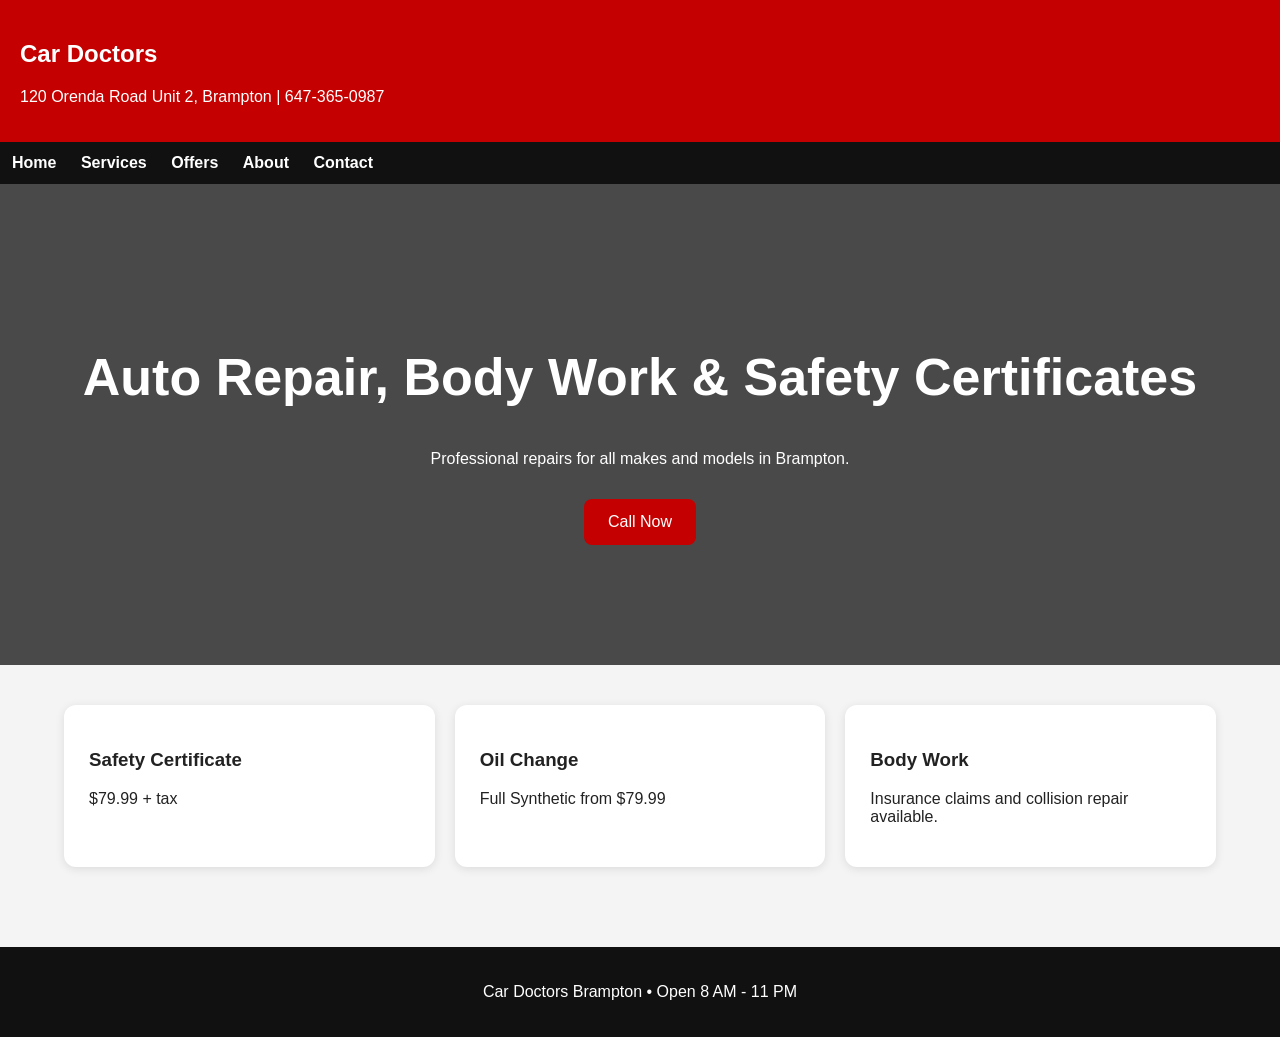
==== commit 5ab73e45: "Add files via upload" ====
--- a/index.html
+++ b/index.html
@@ -1 +1,57 @@
-<!doctype html><html lang="en"><head><meta charset="utf-8"><meta name="viewport" content="width=device-width, initial-scale=1"><link rel="stylesheet" href="style.css"><title>Index | Car Doctors Brampton</title><meta name="description" content="Car Doctors Brampton auto repair, body work, oil changes and safety certificates."><link rel="stylesheet" href="assets/style.css"></head><body><div class="topbar">Safety Certificate $79.99 + tax • Oil Change Offers from $79.99 • Call 647-365-0987</div><nav class="nav"><div class="navin"><a href="index.html"><img class="logo" src="assets/logo.svg" alt="Car Doctors logo"></a><div class="links"><a href="index.html">Home</a><a href="services.html">Services</a><a href="offers.html">Offers</a><a href="about.html">About</a><a href="contact.html">Contact</a><a class="btn" href="tel:6473650987">Call Now</a></div></div></nav><main><section class="hero"><div class="hero-inner"><div><div class="eyebrow">Brampton Auto Repair Centre</div><h1 class="h1">Premium auto repair, safety certificates & body work.</h1><p class="lead">Visit Car Doctors at 120 Orenda Road Unit 2 for diagnostics, brakes, suspension, oil changes, safety inspections, and accident/body repairs. Open 8 AM to 11 PM.</p><div class="hero-actions"><a class="btn" href="tel:6473650987">Call 647-365-0987</a><a class="btn dark" href="contact.html">Book Appointment</a></div><div class="stats"><div class="stat"><b>$79.99</b><span>Safety certificate + tax</span></div><div class="stat"><b>8–11</b><span>Open daily hours</span></div><div class="stat"><b>All</b><span>Makes & models</span></div></div></div><img class="hero-img" src="assets/hero.svg" alt="Red car illustration"></div></section><section class="section"><h2 class="section-title">Services built around your vehicle</h2><p class="section-sub">A clean, professional shop experience for maintenance, repair, inspection, and body work.</p><div class="grid3"><div class="card"><div class="icon">🛡️</div><h3>Safety Certificates</h3><p>Ontario vehicle safety inspections for used cars, personal vehicles, Uber/Lyft and ownership transfer needs.</p></div><div class="card"><div class="icon">🔧</div><h3>Mechanical Repair</h3><p>Brakes, suspension, steering, engine diagnostics, maintenance, electrical checks, and general repairs.</p></div><div class="card"><div class="icon">✨</div><h3>Body Work</h3><p>Bumper repair, collision damage, paint-related repair, cosmetic fixes and insurance-related body work.</p></div></div></section><section class="section"><div class="offers"><div class="offer"><small>Safety Certificate</small><div class="price">$79.99</div><p>Plus tax</p></div><div class="offer"><small>Full Synthetic</small><div class="price">$79.99</div><p>Up to 5L</p></div><div class="offer"><small>Mobil 1</small><div class="price">$89.99</div><p>Up to 5L</p></div><div class="offer"><small>Castrol</small><div class="price">$99.99</div><p>Up to 5L</p></div></div></section><section class="section split"><img class="photo" src="assets/shop.svg" alt="Auto shop illustration"><div><h2 class="section-title">Open early. Closing late. Easy for busy drivers.</h2><p class="section-sub">Clear communication, professional diagnostics, and convenient hours for Brampton drivers.</p><div class="check">Located at 120 Orenda Road, Unit 2, Brampton</div><div class="check">Call-to-book and same-day service when available</div><div class="check">Repair, inspection, oil change and body work under one roof</div><a class="btn" href="contact.html">Contact Us</a></div></section></main><footer class="footer"><b>Car Doctors Inc.</b><br>120 Orenda Road, Unit 2, Brampton • 647-365-0987<br>Auto Repair • Body Work • Safety Certificates • Oil Changes</footer></body></html>
+
+<!doctype html>
+<html lang="en">
+<head>
+<meta charset="utf-8">
+<meta name="viewport" content="width=device-width, initial-scale=1">
+<link rel="stylesheet" href="style.css">
+<title>Car Doctors Home</title>
+</head>
+<body>
+
+<header>
+<h2>Car Doctors</h2>
+<p>120 Orenda Road Unit 2, Brampton | 647-365-0987</p>
+</header>
+
+<nav>
+<a href="index.html">Home</a>
+<a href="services.html">Services</a>
+<a href="offers.html">Offers</a>
+<a href="about.html">About</a>
+<a href="contact.html">Contact</a>
+</nav>
+
+
+<section class="hero">
+<h1>Auto Repair, Body Work & Safety Certificates</h1>
+<p>Professional repairs for all makes and models in Brampton.</p>
+<a class="btn" href="tel:6473650987">Call Now</a>
+</section>
+
+<div class="container">
+<div class="cards">
+<div class="card">
+<h3>Safety Certificate</h3>
+<p>$79.99 + tax</p>
+</div>
+
+<div class="card">
+<h3>Oil Change</h3>
+<p>Full Synthetic from $79.99</p>
+</div>
+
+<div class="card">
+<h3>Body Work</h3>
+<p>Insurance claims and collision repair available.</p>
+</div>
+</div>
+</div>
+
+
+<footer>
+<p>Car Doctors Brampton • Open 8 AM - 11 PM</p>
+</footer>
+
+</body>
+</html>
--- a/style.css
+++ b/style.css
@@ -1,2 +1,66 @@
 
-:root{--red:#ef4444;--dark:#0b1020;--panel:#111827;--muted:#9ca3af;--line:rgba(255,255,255,.1)}*{box-sizing:border-box}body{margin:0;font-family:Inter,Arial,sans-serif;background:#070b14;color:#fff;line-height:1.55}a{color:inherit;text-decoration:none}.topbar{background:#ef4444;color:white;text-align:center;padding:10px;font-weight:800}.nav{position:sticky;top:0;z-index:10;backdrop-filter:blur(18px);background:rgba(7,11,20,.82);border-bottom:1px solid var(--line)}.navin{max-width:1180px;margin:auto;display:flex;align-items:center;justify-content:space-between;padding:14px 22px}.logo{height:48px}.links{display:flex;gap:24px;align-items:center}.links a{color:#d1d5db;font-weight:700}.links a:hover{color:white}.btn{display:inline-flex;align-items:center;justify-content:center;gap:8px;padding:14px 20px;border-radius:999px;background:var(--red);font-weight:900;box-shadow:0 18px 35px rgba(239,68,68,.28);border:0}.btn.dark{background:#111827;border:1px solid var(--line);box-shadow:none}.hero{position:relative;overflow:hidden}.hero:before{content:"";position:absolute;inset:-200px;background:radial-gradient(circle at 20% 20%,rgba(239,68,68,.28),transparent 28%),radial-gradient(circle at 80% 30%,rgba(239,68,68,.18),transparent 24%)}.hero-inner{position:relative;max-width:1180px;margin:auto;display:grid;grid-template-columns:1.05fr .95fr;gap:42px;align-items:center;padding:72px 22px}.eyebrow{color:#fca5a5;text-transform:uppercase;letter-spacing:.22em;font-weight:900;font-size:13px}.h1{font-size:64px;line-height:1.02;margin:14px 0 18px;letter-spacing:-.04em}.lead{font-size:20px;color:#d1d5db;max-width:620px}.hero-img{width:100%;border-radius:34px;box-shadow:0 35px 85px rgba(0,0,0,.45)}.hero-actions{display:flex;gap:14px;flex-wrap:wrap;margin-top:28px}.stats{display:grid;grid-template-columns:repeat(3,1fr);gap:14px;margin-top:28px}.stat{background:rgba(255,255,255,.06);border:1px solid var(--line);padding:18px;border-radius:22px}.stat b{font-size:28px}.stat span{display:block;color:#9ca3af;font-size:14px}.section{max-width:1180px;margin:auto;padding:70px 22px}.section-title{font-size:42px;line-height:1.1;margin:0 0 12px;letter-spacing:-.03em}.section-sub{color:#aab1bd;font-size:18px;margin:0 0 34px}.grid3{display:grid;grid-template-columns:repeat(3,1fr);gap:22px}.card{background:linear-gradient(180deg,rgba(255,255,255,.07),rgba(255,255,255,.035));border:1px solid var(--line);border-radius:28px;padding:26px;box-shadow:0 20px 60px rgba(0,0,0,.18)}.icon{width:54px;height:54px;border-radius:18px;background:rgba(239,68,68,.16);display:grid;place-items:center;color:#fecaca;font-size:28px;margin-bottom:18px}.card h3{font-size:22px;margin:0 0 10px}.card p{color:#b7bfcc;margin:0}.offers{background:linear-gradient(135deg,#991b1b,#ef4444);border-radius:34px;padding:34px;display:grid;grid-template-columns:repeat(4,1fr);gap:18px;box-shadow:0 30px 70px rgba(239,68,68,.22)}.offer{background:rgba(0,0,0,.25);border:1px solid rgba(255,255,255,.18);border-radius:24px;padding:22px}.offer small{color:#fecaca;text-transform:uppercase;font-weight:900}.price{font-size:32px;font-weight:1000;margin:8px 0}.split{display:grid;grid-template-columns:1fr 1fr;gap:28px;align-items:center}.photo{width:100%;border-radius:30px;border:1px solid var(--line);box-shadow:0 28px 70px rgba(0,0,0,.32)}.check{display:flex;gap:12px;margin:14px 0;color:#d1d5db}.check:before{content:"✓";color:white;background:var(--red);border-radius:50%;width:24px;height:24px;display:grid;place-items:center;font-weight:900;flex:0 0 24px}.cta{background:#0f172a;border-top:1px solid var(--line);border-bottom:1px solid var(--line)}.contact-box{display:grid;grid-template-columns:1fr 1fr;gap:22px}.field{display:flex;flex-direction:column;gap:8px;margin-bottom:14px}.field input,.field textarea,select{background:#070b14;border:1px solid var(--line);color:white;border-radius:16px;padding:14px;font-size:16px}.footer{padding:40px 22px;text-align:center;color:#9ca3af;background:#050712;border-top:1px solid var(--line)}.page-head{background:linear-gradient(135deg,#111827,#450a0a);padding:70px 22px;text-align:center}.page-head h1{font-size:54px;margin:0}.page-head p{color:#d1d5db;font-size:19px}.service-list{display:grid;grid-template-columns:repeat(2,1fr);gap:20px}.badge{display:inline-block;background:rgba(239,68,68,.14);border:1px solid rgba(239,68,68,.35);color:#fecaca;border-radius:999px;padding:8px 13px;font-weight:900;margin:6px 6px 0 0}.map{border:0;border-radius:24px;width:100%;height:360px;filter:grayscale(.3) invert(.92) contrast(.85)}@media(max-width:850px){.links{display:none}.hero-inner,.split,.contact-box{grid-template-columns:1fr}.h1{font-size:42px}.page-head h1{font-size:38px}.grid3,.offers,.stats,.service-list{grid-template-columns:1fr}.hero-inner{padding-top:44px}.section{padding:48px 18px}.offers{padding:22px}.navin{padding:12px 16px}.logo{height:42px}}
+body{
+  margin:0;
+  font-family:Arial,sans-serif;
+  background:#f4f4f4;
+  color:#222;
+}
+header{
+  background:#c40000;
+  color:white;
+  padding:20px;
+}
+nav{
+  background:#111;
+  padding:12px;
+}
+nav a{
+  color:white;
+  margin-right:20px;
+  text-decoration:none;
+  font-weight:bold;
+}
+.hero{
+  background:linear-gradient(rgba(0,0,0,.7),rgba(0,0,0,.7)), url('https://images.unsplash.com/photo-1487754180451-c456f719a1fc?q=80&w=1600');
+  background-size:cover;
+  background-position:center;
+  color:white;
+  text-align:center;
+  padding:120px 20px;
+}
+.hero h1{
+  font-size:52px;
+}
+.container{
+  width:90%;
+  max-width:1200px;
+  margin:auto;
+  padding:40px 0;
+}
+.cards{
+  display:grid;
+  grid-template-columns:repeat(auto-fit,minmax(250px,1fr));
+  gap:20px;
+}
+.card{
+  background:white;
+  padding:25px;
+  border-radius:12px;
+  box-shadow:0 2px 10px rgba(0,0,0,.1);
+}
+.btn{
+  background:#c40000;
+  color:white;
+  padding:14px 24px;
+  display:inline-block;
+  text-decoration:none;
+  border-radius:8px;
+  margin-top:15px;
+}
+footer{
+  background:#111;
+  color:white;
+  text-align:center;
+  padding:20px;
+  margin-top:40px;
+}
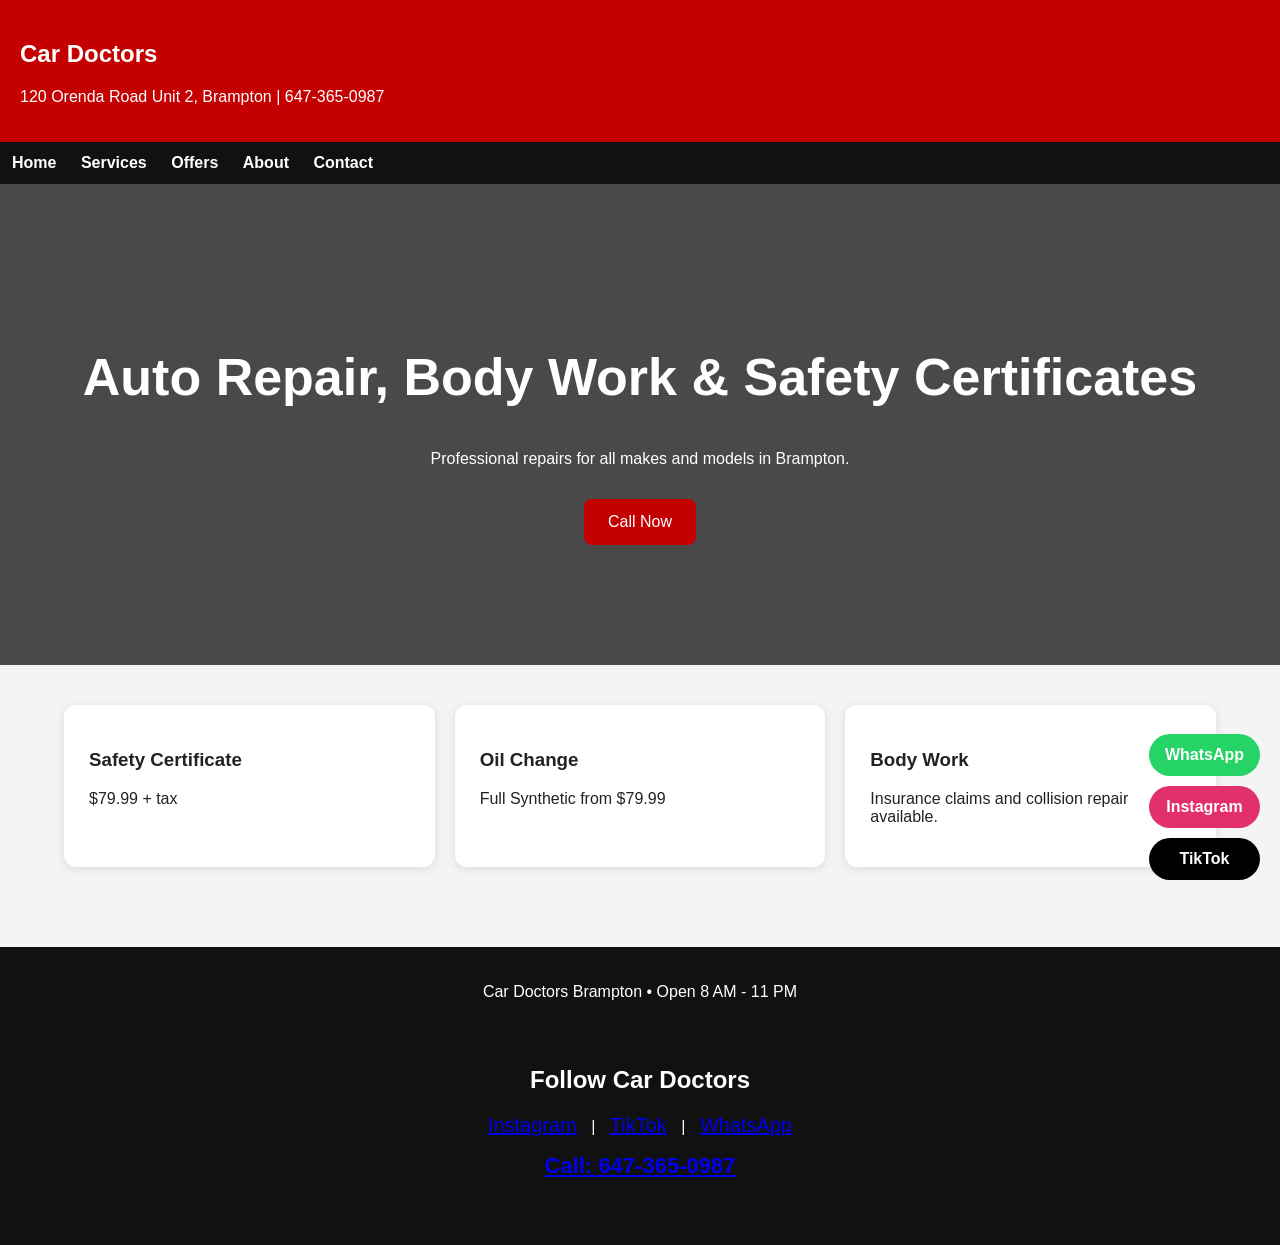
==== commit d14c72d1: "Add files via upload" ====
--- a/index.html
+++ b/index.html
@@ -51,6 +51,25 @@
 
 <footer>
 <p>Car Doctors Brampton • Open 8 AM - 11 PM</p>
+
+<div class="social-section" style="text-align:center;padding:30px 20px;">
+<h2>Follow Car Doctors</h2>
+<p>
+<a href="https://www.instagram.com/car_doctors_autoservices/" target="_blank" style="margin:10px;font-size:20px;">Instagram</a> |
+<a href="https://www.tiktok.com/@car.doctors.auto" target="_blank" style="margin:10px;font-size:20px;">TikTok</a> |
+<a href="https://wa.me/16473650987" target="_blank" style="margin:10px;font-size:20px;">WhatsApp</a>
+</p>
+<p>
+<a href="tel:6473650987" style="font-size:22px;font-weight:bold;">Call: 647-365-0987</a>
+</p>
+</div>
+
+<div style="position:fixed;bottom:20px;right:20px;display:flex;flex-direction:column;gap:10px;z-index:9999;">
+<a href="https://wa.me/16473650987" target="_blank" style="background:#25D366;color:white;padding:12px 16px;border-radius:50px;text-decoration:none;font-weight:bold;">WhatsApp</a>
+<a href="https://www.instagram.com/car_doctors_autoservices/" target="_blank" style="background:#E1306C;color:white;padding:12px 16px;border-radius:50px;text-decoration:none;font-weight:bold;">Instagram</a>
+<a href="https://www.tiktok.com/@car.doctors.auto" target="_blank" style="background:black;color:white;padding:12px 16px;border-radius:50px;text-decoration:none;font-weight:bold;">TikTok</a>
+</div>
+
 </footer>
 
 </body>
